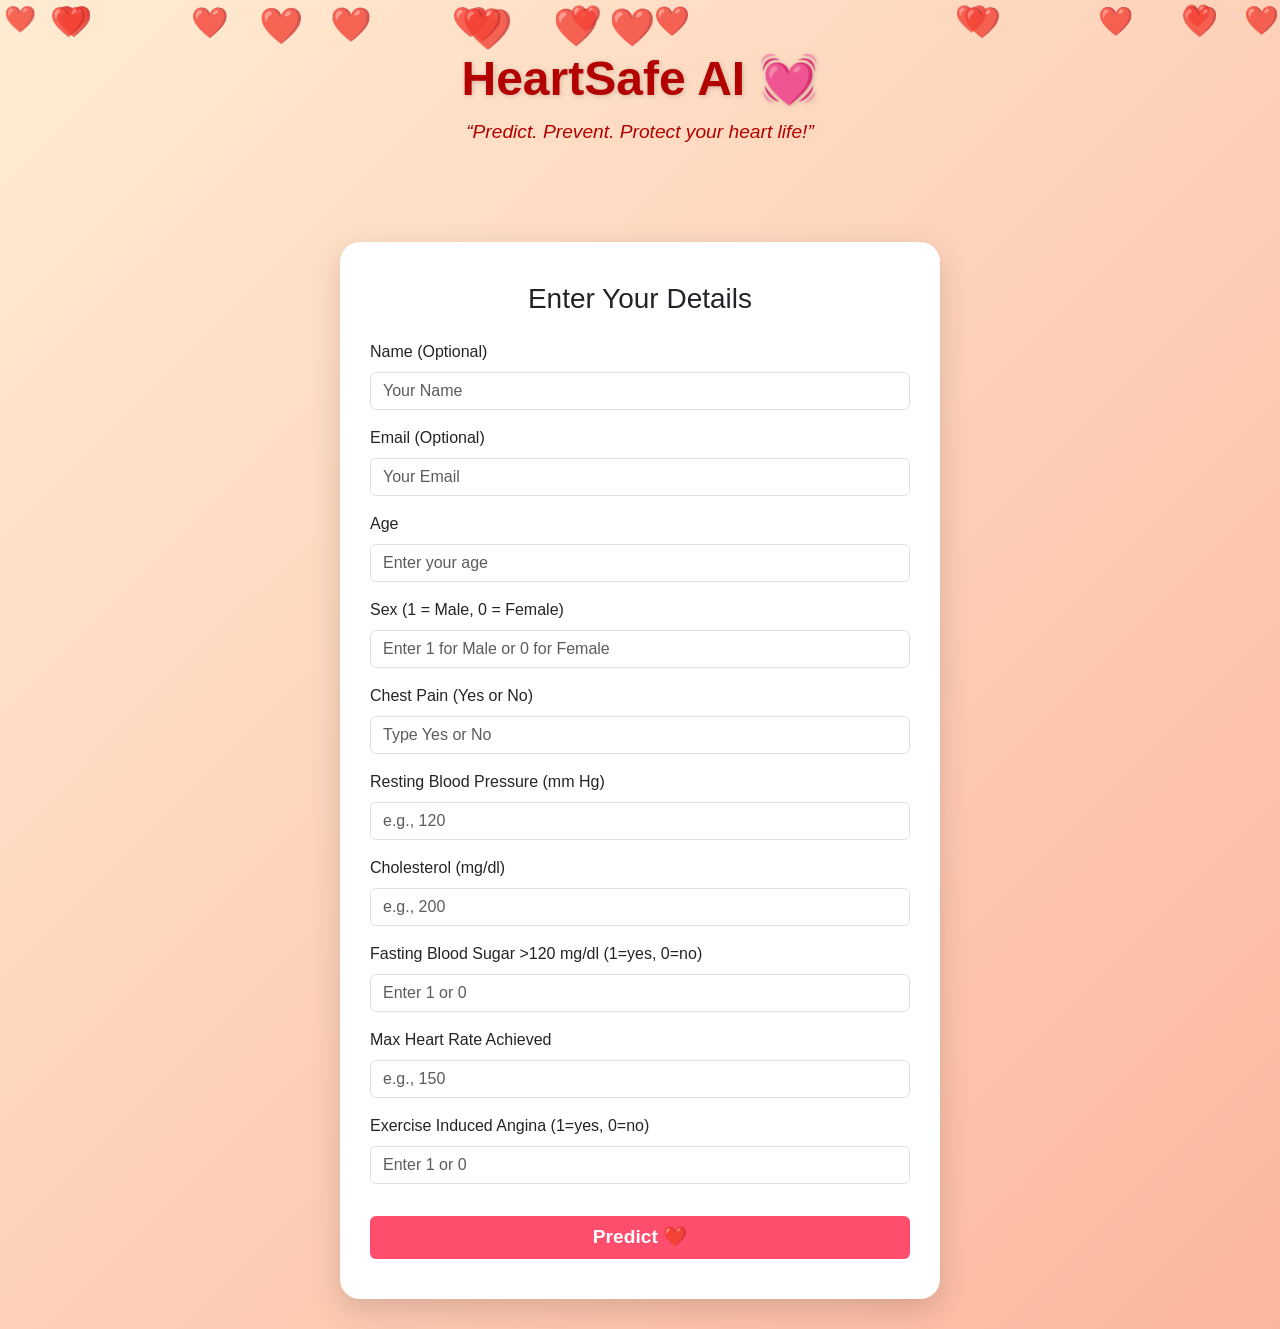
==== templates/index.html @ 6b214a12 "Initial commit - HeartSafe AI" ====
<!DOCTYPE html>
<html lang="en">
<head>
  <meta charset="UTF-8">
  <meta name="viewport" content="width=device-width, initial-scale=1.0">
  <title>HeartSafe AI 💓</title>
  <link href="https://cdn.jsdelivr.net/npm/bootstrap@5.3.0/dist/css/bootstrap.min.css" rel="stylesheet">
  <style>
    body {
      margin: 0;
      font-family: 'Arial', sans-serif;
      background: linear-gradient(135deg, #ffecd2, #fcb69f);
      overflow-x: hidden;
    }

    .hero {
      text-align: center;
      padding: 50px 20px;
      color: #b30000;
    }

    .hero h1 {
      font-size: 3rem;
      font-weight: bold;
      text-shadow: 1px 1px 5px rgba(0,0,0,0.2);
    }

    .hero p {
      font-size: 1.2rem;
      font-style: italic;
      margin-top: 10px;
    }

    .form-container {
      background: #fff;
      padding: 40px 30px;
      border-radius: 20px;
      box-shadow: 0 10px 30px rgba(0,0,0,0.15);
      max-width: 600px;
      margin: 30px auto;
      position: relative;
      z-index: 1;
    }

    .btn-predict {
      background: #ff4d6d;
      color: white;
      font-size: 1.2rem;
      font-weight: bold;
      transition: all 0.3s ease;
    }

    .btn-predict:hover {
      transform: scale(1.05);
      box-shadow: 0 5px 15px rgba(0,0,0,0.2);
    }

    /* Floating hearts animation */
    .heart-float {
      position: absolute;
      font-size: 20px;
      animation: floatUp 6s linear infinite;
      opacity: 0.8;
    }

    @keyframes floatUp {
      0% { transform: translateY(100vh) rotate(0deg); opacity:0.5; }
      50% { opacity: 1; }
      100% { transform: translateY(-20vh) rotate(360deg); opacity:0; }
    }

    .heart-red { color: #ff4d6d; }
    .heart-pink { color: #ff85a2; }
    .heart-light { color: #ffc0cb; }
  </style>
</head>
<body>

  <!-- Floating Hearts -->
  <div id="hearts-container"></div>

  <div class="hero">
    <h1>HeartSafe AI 💓</h1>
    <p>“Predict. Prevent. Protect your heart life!”</p>
  </div>

  <div class="form-container">
    <h3 class="text-center mb-4">Enter Your Details</h3>
    <form action="/predict" method="POST">
      
      <div class="mb-3">
        <label class="form-label">Name (Optional)</label>
        <input type="text" class="form-control" name="Name" placeholder="Your Name">
      </div>

      <div class="mb-3">
        <label class="form-label">Email (Optional)</label>
        <input type="email" class="form-control" name="Email" placeholder="Your Email">
      </div>

      <div class="mb-3">
        <label class="form-label">Age</label>
        <input type="number" class="form-control" name="age" placeholder="Enter your age" required>
      </div>

      <div class="mb-3">
        <label class="form-label">Sex (1 = Male, 0 = Female)</label>
        <input type="number" class="form-control" name="sex" placeholder="Enter 1 for Male or 0 for Female" required>
      </div>

      <div class="mb-3">
        <label class="form-label">Chest Pain (Yes or No)</label>
        <input type="text" class="form-control" name="cp" placeholder="Type Yes or No" required>
      </div>

      <div class="mb-3">
        <label class="form-label">Resting Blood Pressure (mm Hg)</label>
        <input type="number" class="form-control" name="trestbps" placeholder="e.g., 120" required>
      </div>

      <div class="mb-3">
        <label class="form-label">Cholesterol (mg/dl)</label>
        <input type="number" class="form-control" name="chol" placeholder="e.g., 200" required>
      </div>

      <div class="mb-3">
        <label class="form-label">Fasting Blood Sugar >120 mg/dl (1=yes, 0=no)</label>
        <input type="number" class="form-control" name="fbs" placeholder="Enter 1 or 0" required>
      </div>

      <div class="mb-3">
        <label class="form-label">Max Heart Rate Achieved</label>
        <input type="number" class="form-control" name="thalach" placeholder="e.g., 150" required>
      </div>

      <div class="mb-3">
        <label class="form-label">Exercise Induced Angina (1=yes, 0=no)</label>
        <input type="number" class="form-control" name="exang" placeholder="Enter 1 or 0" required>
      </div>

      <button type="submit" class="btn btn-predict w-100 mt-3">Predict ❤️</button>
    </form>
  </div>

  <!-- Floating Hearts Script -->
  <script>
    const colors = ['heart-red','heart-pink','heart-light'];
    for(let i=0;i<20;i++){
      const heart = document.createElement('div');
      heart.classList.add('heart-float');
      heart.classList.add(colors[Math.floor(Math.random()*colors.length)]);
      heart.style.left = Math.random()*100+'vw';
      heart.style.fontSize = (Math.random()*20 + 20)+'px';
      heart.textContent = '❤️';
      heart.style.animationDuration = (Math.random()*5 + 5)+'s';
      document.getElementById('hearts-container').appendChild(heart);
    }
  </script>

</body>
</html>
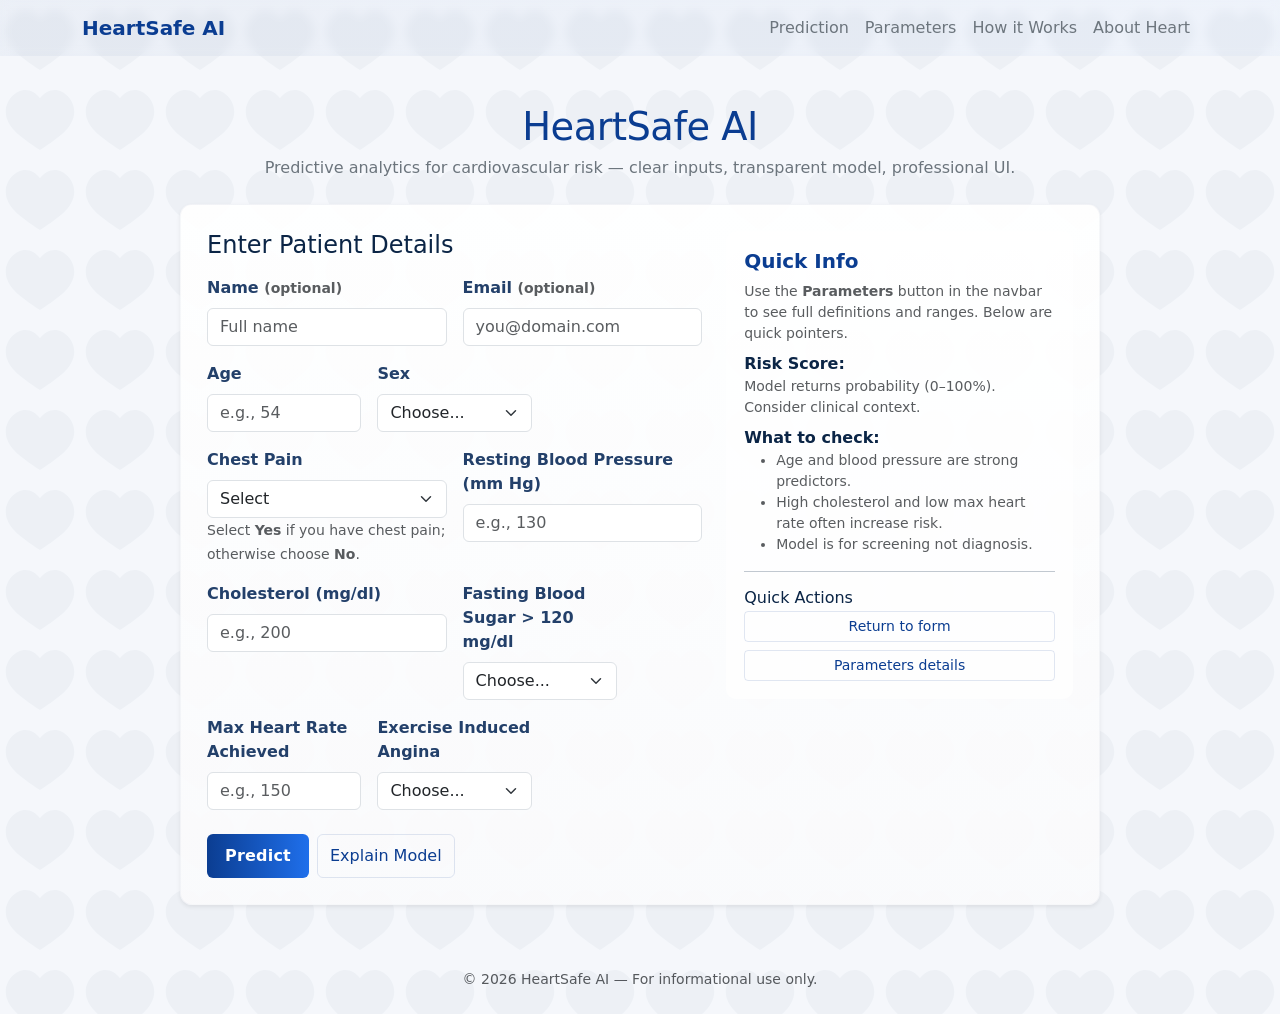
==== commit d96622ae: "Update index.html" ====
--- a/templates/index.html
+++ b/templates/index.html
@@ -1,160 +1,443 @@
 <!DOCTYPE html>
 <html lang="en">
 <head>
-  <meta charset="UTF-8">
-  <meta name="viewport" content="width=device-width, initial-scale=1.0">
-  <title>HeartSafe AI 💓</title>
+<link rel="stylesheet" href="{{ url_for('static', filename='style.css') }}">
+
+  <meta charset="UTF-8" />
+  <meta name="viewport" content="width=device-width, initial-scale=1.0"/>
+  <title>HeartSafe AI </title>
+
+  <!-- Bootstrap CSS -->
   <link href="https://cdn.jsdelivr.net/npm/bootstrap@5.3.0/dist/css/bootstrap.min.css" rel="stylesheet">
+
   <style>
-    body {
-      margin: 0;
-      font-family: 'Arial', sans-serif;
-      background: linear-gradient(135deg, #ffecd2, #fcb69f);
-      overflow-x: hidden;
-    }
-
+    /* ---------- Color & typography ---------- */
+    :root{
+      --primary:#0b3d91;        /* deep blue */
+      --accent:#1f6feb;         /* lighter blue for hover/cta */
+      --muted:#6c757d;         /* muted text */
+      --card-bg: #ffffff;
+      --glass: rgba(255,255,255,0.75);
+    }
+    body{
+      margin:0;
+      font-family: "Inter", system-ui, -apple-system, "Helvetica Neue", Arial;
+      color:#0b2546;
+      background-color:#f5f7fb;
+      /* subtle heart-pattern background using inline svg as data URI (low contrast) */
+      background-image:
+        url("data:image/svg+xml,%3Csvg xmlns='http://www.w3.org/2000/svg' width='80' height='80' viewBox='0 0 24 24'%3E%3Cpath fill='%230c2748' fill-opacity='0.03' d='M12 21s-7.5-4.65-9-7.5C-0.5 8.15 4 3 7.5 3c1.85 0 3.4 1.05 4.5 2.5C13.1 4.05 14.65 3 16.5 3 20 3 24.5 8.15 21 13.5 19.5 16.35 12 21 12 21z'/%3E%3C/svg%3E");
+      background-repeat: repeat;
+    }
+
+    /* ---------- NAVBAR ---------- */
+    .navbar {
+      background: linear-gradient(90deg, rgba(11,61,145,0.04), rgba(31,111,235,0.03));
+      backdrop-filter: blur(4px);
+    }
+    .navbar-brand {
+      font-weight: 700;
+      color: var(--primary) !important;
+    }
+    .nav-link {
+      color: var(--muted) !important;
+      transition: color .18s ease, transform .15s ease;
+    }
+    .nav-link:hover {
+      color: var(--primary) !important;
+      transform: translateY(-2px);
+    }
+
+    /* ---------- HERO / LAYOUT ---------- */
     .hero {
+      padding: 48px 18px;
       text-align: center;
-      padding: 50px 20px;
-      color: #b30000;
-    }
-
+      color: var(--primary);
+    }
     .hero h1 {
-      font-size: 3rem;
-      font-weight: bold;
-      text-shadow: 1px 1px 5px rgba(0,0,0,0.2);
-    }
-
+      font-size: 2.4rem;
+      margin-bottom: 6px;
+      letter-spacing: -0.5px;
+    }
     .hero p {
-      font-size: 1.2rem;
-      font-style: italic;
-      margin-top: 10px;
-    }
-
-    .form-container {
-      background: #fff;
-      padding: 40px 30px;
-      border-radius: 20px;
-      box-shadow: 0 10px 30px rgba(0,0,0,0.15);
-      max-width: 600px;
-      margin: 30px auto;
-      position: relative;
-      z-index: 1;
-    }
-
-    .btn-predict {
-      background: #ff4d6d;
-      color: white;
-      font-size: 1.2rem;
-      font-weight: bold;
-      transition: all 0.3s ease;
-    }
-
-    .btn-predict:hover {
-      transform: scale(1.05);
-      box-shadow: 0 5px 15px rgba(0,0,0,0.2);
-    }
-
-    /* Floating hearts animation */
-    .heart-float {
-      position: absolute;
-      font-size: 20px;
-      animation: floatUp 6s linear infinite;
-      opacity: 0.8;
-    }
-
-    @keyframes floatUp {
-      0% { transform: translateY(100vh) rotate(0deg); opacity:0.5; }
-      50% { opacity: 1; }
-      100% { transform: translateY(-20vh) rotate(360deg); opacity:0; }
-    }
-
-    .heart-red { color: #ff4d6d; }
-    .heart-pink { color: #ff85a2; }
-    .heart-light { color: #ffc0cb; }
+      color: var(--muted);
+      margin-bottom: 0;
+    }
+
+    /* ---------- CENTER CARD ---------- */
+    .form-card {
+      max-width: 920px;
+      margin: -24px auto 40px;
+      padding: 26px;
+      border-radius: 12px;
+      background: linear-gradient(180deg, rgba(255,255,255,0.9), rgba(250,250,252,0.9));
+      box-shadow: 0 8px 28px rgba(11,37,80,0.07);
+      border: 1px solid rgba(13,46,95,0.03);
+    }
+
+    /* ---------- FORM & CTAs ---------- */
+    .form-label { font-weight:600; color:#23406a; }
+    .form-control:focus {
+      border-color: var(--accent);
+      box-shadow: 0 0 0 0.08rem rgba(31,111,235,0.12);
+    }
+    .btn-primary.custom {
+      background: linear-gradient(90deg,var(--primary),var(--accent));
+      border:0;
+      font-weight:700;
+      padding: 10px 18px;
+      transition: transform .12s ease, box-shadow .12s ease;
+      letter-spacing: .2px;
+    }
+    .btn-primary.custom:hover {
+      transform: translateY(-3px);
+      box-shadow: 0 10px 30px rgba(31,111,235,0.12);
+    }
+
+    .btn-outline-info {
+      color: var(--primary);
+      border-color: rgba(11,61,145,0.12);
+    }
+    .btn-outline-info:hover {
+      background: rgba(11,61,145,0.04);
+      border-color: rgba(11,61,145,0.2);
+    }
+
+    /* ---------- INFO COLUMN ---------- */
+    .info-panel { background: var(--glass); border-radius:10px; padding:18px; }
+    .info-title { font-weight:700; color:var(--primary); }
+
+    /* ---------- small interactions ---------- */
+    .param-row:hover { transform: translateX(4px); }
+    .param-row { transition: transform .14s ease, box-shadow .14s ease; }
+
+    /* ---------- responsiveness ---------- */
+    @media (max-width: 768px){
+      .hero h1 { font-size: 1.6rem; }
+      .form-card { margin: 14px 12px; padding:18px; }
+    }
   </style>
 </head>
 <body>
 
-  <!-- Floating Hearts -->
-  <div id="hearts-container"></div>
-
-  <div class="hero">
-    <h1>HeartSafe AI 💓</h1>
-    <p>“Predict. Prevent. Protect your heart life!”</p>
+  <!-- NAVBAR -->
+  <nav class="navbar navbar-expand-lg">
+    <div class="container">
+      <a class="navbar-brand" href="#">HeartSafe AI</a>
+      <button class="navbar-toggler" type="button" data-bs-toggle="collapse"
+              data-bs-target="#navMenu" aria-controls="navMenu" aria-expanded="false"
+              aria-label="Toggle navigation">
+        <span class="navbar-toggler-icon"></span>
+      </button>
+
+      <div class="collapse navbar-collapse" id="navMenu">
+        <ul class="navbar-nav ms-auto align-items-center">
+          <li class="nav-item">
+            <a class="nav-link active" href="#prediction-section">Prediction</a>
+          </li>
+          <li class="nav-item">
+            <a class="nav-link" href="#" data-bs-toggle="modal" data-bs-target="#paramsModal">Parameters</a>
+          </li>
+          <li class="nav-item">
+            <a class="nav-link" href="#" data-bs-toggle="modal" data-bs-target="#howModal">How it Works</a>
+          </li>
+          <li class="nav-item">
+            <a class="nav-link" href="#" data-bs-toggle="modal" data-bs-target="#aboutModal">About Heart</a>
+          </li>
+        </ul>
+      </div>
+    </div>
+  </nav>
+
+  <!-- HERO -->
+  <header class="hero">
+    <h1>HeartSafe AI</h1>
+    <p>Predictive analytics for cardiovascular risk — clear inputs, transparent model, professional UI.</p>
+  </header>
+
+  <!-- MAIN CARD: Form + Info -->
+  <main class="container">
+    <div class="form-card shadow-sm">
+      <div class="row gx-4 align-items-start">
+        <!-- LEFT: FORM -->
+        <div class="col-lg-7">
+          <h4 class="mb-3">Enter Patient Details</h4>
+
+          <!-- Note: keep form names consistent with your backend -->
+          <form id="predictForm" action="/predict" method="POST" novalidate>
+            <div class="row g-3">
+              <div class="col-md-6">
+                <label class="form-label">Name <small class="text-muted">(optional)</small></label>
+                <input type="text" class="form-control" name="Name" placeholder="Full name">
+              </div>
+
+              <div class="col-md-6">
+                <label class="form-label">Email <small class="text-muted">(optional)</small></label>
+                <input type="email" class="form-control" name="Email" placeholder="you@domain.com">
+              </div>
+
+              <div class="col-md-4">
+                <label class="form-label">Age</label>
+                <input required min="1" max="120" type="number" class="form-control" name="age" id="age" placeholder="e.g., 54">
+              </div>
+
+              <div class="col-md-4">
+                <label class="form-label">Sex</label>
+                <select class="form-select" name="sex" required>
+                  <option value="">Choose...</option>
+                  <option value="1">Male</option>
+                  <option value="0">Female</option>
+                </select>
+              </div>
+
+             <!-- Chest Pain -->
+<div class="col-md-6">
+  <label for="cp" class="form-label">Chest Pain</label>
+  <select class="form-select" id="cp" name="cp" required>
+    <option value="" disabled selected>Select</option>
+    <option value="yes">Yes</option>
+    <option value="no">No</option>
+  </select>
+  <small class="text-muted">Select <strong>Yes</strong> if you have chest pain; otherwise choose <strong>No</strong>.</small>
+</div>
+
+
+              <div class="col-md-6">
+                <label class="form-label">Resting Blood Pressure (mm Hg)</label>
+                <input required type="number" min="50" max="300" class="form-control" name="trestbps" placeholder="e.g., 130">
+              </div>
+
+              <div class="col-md-6">
+                <label class="form-label">Cholesterol (mg/dl)</label>
+                <input required type="number" min="50" max="600" class="form-control" name="chol" placeholder="e.g., 200">
+              </div>
+
+              <div class="col-md-4">
+                <label class="form-label">Fasting Blood Sugar &gt; 120 mg/dl</label>
+                <select class="form-select" name="fbs" required>
+                  <option value="">Choose...</option>
+                  <option value="1">Yes</option>
+                  <option value="0">No</option>
+                </select>
+              </div>
+
+              <div class="col-md-4">
+                <label class="form-label">Max Heart Rate Achieved</label>
+                <input required type="number" name="thalach" min="60" max="260" class="form-control" placeholder="e.g., 150">
+              </div>
+
+              <div class="col-md-4">
+                <label class="form-label">Exercise Induced Angina</label>
+                <select class="form-select" name="exang" required>
+                  <option value="">Choose...</option>
+                  <option value="1">Yes</option>
+                  <option value="0">No</option>
+                </select>
+              </div>
+            </div>
+
+            <div class="d-flex gap-2 mt-4">
+              <button id="predictBtn" type="submit" class="btn btn-primary custom">Predict</button>
+              <button type="button" id="explainBtn" class="btn btn-outline-info" data-bs-toggle="modal" data-bs-target="#howModal">Explain Model</button>
+            </div>
+          </form>
+        </div>
+
+        <!-- RIGHT: Info/explanations -->
+        <div class="col-lg-5">
+          <div class="info-panel">
+            <h5 class="info-title">Quick Info</h5>
+            <p class="mb-2 text-muted small">Use the <strong>Parameters</strong> button in the navbar to see full definitions and ranges. Below are quick pointers.</p>
+
+            <div class="mb-2 param-row">
+              <strong>Risk Score:</strong>
+              <div class="small text-muted">Model returns probability (0–100%). Consider clinical context.</div>
+            </div>
+
+            <div class="mb-2 param-row">
+              <strong>What to check:</strong>
+              <ul class="small text-muted mb-0">
+                <li>Age and blood pressure are strong predictors.</li>
+                <li>High cholesterol and low max heart rate often increase risk.</li>
+                <li>Model is for screening not diagnosis.</li>
+              </ul>
+            </div>
+
+            <hr/>
+
+            <h6 class="mb-1">Quick Actions</h6>
+            <div class="d-grid gap-2">
+              <a href="#prediction-section" class="btn btn-sm btn-outline-info">Return to form</a>
+              <button class="btn btn-sm btn-outline-info" data-bs-toggle="modal" data-bs-target="#paramsModal">Parameters details</button>
+            </div>
+          </div>
+        </div>
+      </div> <!-- row -->
+    </div> <!-- card -->
+  </main>
+
+  <!-- FOOTER -->
+  <footer class="text-center py-4 small text-muted">
+    © <span id="year"></span> HeartSafe AI — For informational use only.
+  </footer>
+
+  <!-- ---------- MODALS ---------- -->
+
+  <!-- Parameters Modal -->
+  <div class="modal fade" id="paramsModal" tabindex="-1" aria-hidden="true">
+    <div class="modal-dialog modal-lg modal-dialog-scrollable">
+      <div class="modal-content">
+        <div class="modal-header">
+          <h5 class="modal-title">Parameters — definitions & expected values</h5>
+          <button type="button" class="btn-close" data-bs-dismiss="modal" aria-label="Close"></button>
+        </div>
+        <div class="modal-body">
+          <p class="text-muted">Below are concise explanations of each input used by the model. Use these to ensure consistent data collection.</p>
+
+          <div class="mb-3">
+            <h6>Age</h6>
+            <p class="small text-muted">Patient age in years. Typical adult range: 18–100. Higher age correlates with increased risk.</p>
+          </div>
+
+          <div class="mb-3">
+            <h6>Sex</h6>
+            <p class="small text-muted">Binary: 1 = Male, 0 = Female. 
+          </div>
+
+          <div class="mb-3">
+            <h6>Chest Pain (cp)</h6>
+            <p class="small text-muted">
+              Categorical (common encoding used in cardiac datasets):
+              <ul class="small text-muted">
+                <li><strong>Yes</strong> — Have Pain</li>
+                <li><strong>No</strong> — Don't have pain</li>
+                
+              </ul>
+            </p>
+          </div>
+
+          <div class="mb-3">
+            <h6>Resting Blood Pressure (trestbps)</h6>
+            <p class="small text-muted">Measured in mm Hg. Use clinic resting value. Typical adult values: 90–180. Outliers should be validated.</p>
+          </div>
+
+          <div class="mb-3">
+            <h6>Cholesterol (chol)</h6>
+            <p class="small text-muted">Serum cholesterol in mg/dl. Fasting lipid panel preferred. Abnormally high readings should be checked.</p>
+          </div>
+
+          <div class="mb-3">
+            <h6>Fasting Blood Sugar (fbs)</h6>
+            <p class="small text-muted">Binary: 1 if fasting blood sugar &gt; 120 mg/dl, else 0. Proxy for baseline glycemic status.</p>
+          </div>
+
+          <div class="mb-3">
+            <h6>Max Heart Rate Achieved (thalach)</h6>
+            <p class="small text-muted">Maximum heart rate recorded during exercise testing or self-reported exertion. Lower values can reflect impaired cardiac reserve.</p>
+          </div>
+
+          <div class="mb-3">
+            <h6>Exercise Induced Angina (exang)</h6>
+            <p class="small text-muted">Binary: 1 = yes (angina triggered by exercise), 0 = no.</p>
+          </div>
+
+          <hr/>
+          <p class="small text-muted mb-0"><strong>Note:</strong> Ensure numeric fields are sent as numbers (not strings). Keep the same field names when calling the backend.</p>
+        </div>
+        <div class="modal-footer">
+          <button class="btn btn-secondary" data-bs-dismiss="modal">Close</button>
+        </div>
+      </div>
+    </div>
   </div>
 
-  <div class="form-container">
-    <h3 class="text-center mb-4">Enter Your Details</h3>
-    <form action="/predict" method="POST">
-      
-      <div class="mb-3">
-        <label class="form-label">Name (Optional)</label>
-        <input type="text" class="form-control" name="Name" placeholder="Your Name">
+  <!-- How it Works Modal -->
+  <div class="modal fade" id="howModal" tabindex="-1" aria-hidden="true">
+    <div class="modal-dialog modal-lg modal-dialog-scrollable">
+      <div class="modal-content">
+        <div class="modal-header">
+          <h5 class="modal-title">How the Model Works</h5>
+          <button type="button" class="btn-close" data-bs-dismiss="modal" aria-label="Close"></button>
+        </div>
+        <div class="modal-body">
+          <h6>Model overview</h6>
+          <p class="small text-muted">The model is a supervised classifier trained on clinical features to estimate the probability of significant coronary disease. It outputs a risk probability (0–1) which we display as a percentage.</p>
+
+          <h6>Preprocessing</h6>
+          <ol class="small text-muted">
+            <li>Validate and impute missing values (prefer no missing values).</li>
+            <li>Standardize numeric features (mean-variance scaling) using the same scaler as used in training.</li>
+            <li>Encode categorical fields consistently (e.g., cp mapping shown earlier).</li>
+          </ol>
+
+          <h6>Model outputs</h6>
+          <p class="small text-muted">Primary output: probability of heart disease. Also provide a short textual interpretation:</p>
+          <ul class="small text-muted">
+            <li>&lt;10% — Low risk (screening)</li>
+            <li>10–30% — Moderate risk (consider further evaluation)</li>
+            <li>&gt;30% — High risk (refer for clinical workup)</li>
+          </ul>
+
+          <h6>Explainability</h6>
+          <p class="small text-muted">For production, include local explanations (SHAP or LIME) so the clinician can see which features drove the prediction. Add confidence intervals when possible.</p>
+
+          <h6>Safety note</h6>
+          <p class="small text-muted">This tool is for informational/screening use only and is not a substitute for clinical judgement.</p>
+        </div>
+        <div class="modal-footer">
+          <button class="btn btn-secondary" data-bs-dismiss="modal">Close</button>
+        </div>
       </div>
-
-      <div class="mb-3">
-        <label class="form-label">Email (Optional)</label>
-        <input type="email" class="form-control" name="Email" placeholder="Your Email">
+    </div>
+  </div>
+
+  <!-- About Heart Modal -->
+  <div class="modal fade" id="aboutModal" tabindex="-1" aria-hidden="true">
+    <div class="modal-dialog modal-lg modal-dialog-scrollable">
+      <div class="modal-content">
+        <div class="modal-header">
+          <h5 class="modal-title">About the Heart — short primer</h5>
+          <button type="button" class="btn-close" data-bs-dismiss="modal" aria-label="Close"></button>
+        </div>
+        <div class="modal-body small text-muted">
+          <p><strong>What is the heart?</strong> The heart is a muscular organ that pumps blood through the body. Coronary arteries supply the heart muscle. When these arteries narrow, blood flow can be reduced leading to ischemia and chest pain.</p>
+
+          <p><strong>Common risk factors:</strong> Age, male sex, hypertension, hypercholesterolemia, smoking, diabetes, family history.</p>
+
+          <p><strong>Symptoms that matter:</strong> chest pain, breathlessness, syncope, palpitations. But some patients (especially diabetics) may have atypical or no chest pain (silent ischemia).</p>
+
+          <p><strong>Clinical tests:</strong> ECG, exercise stress test, echocardiography, coronary CT/MRI, and invasive coronary angiography for diagnosis.</p>
+        </div>
+        <div class="modal-footer">
+          <button class="btn btn-secondary" data-bs-dismiss="modal">Close</button>
+        </div>
       </div>
-
-      <div class="mb-3">
-        <label class="form-label">Age</label>
-        <input type="number" class="form-control" name="age" placeholder="Enter your age" required>
-      </div>
-
-      <div class="mb-3">
-        <label class="form-label">Sex (1 = Male, 0 = Female)</label>
-        <input type="number" class="form-control" name="sex" placeholder="Enter 1 for Male or 0 for Female" required>
-      </div>
-
-      <div class="mb-3">
-        <label class="form-label">Chest Pain (Yes or No)</label>
-        <input type="text" class="form-control" name="cp" placeholder="Type Yes or No" required>
-      </div>
-
-      <div class="mb-3">
-        <label class="form-label">Resting Blood Pressure (mm Hg)</label>
-        <input type="number" class="form-control" name="trestbps" placeholder="e.g., 120" required>
-      </div>
-
-      <div class="mb-3">
-        <label class="form-label">Cholesterol (mg/dl)</label>
-        <input type="number" class="form-control" name="chol" placeholder="e.g., 200" required>
-      </div>
-
-      <div class="mb-3">
-        <label class="form-label">Fasting Blood Sugar >120 mg/dl (1=yes, 0=no)</label>
-        <input type="number" class="form-control" name="fbs" placeholder="Enter 1 or 0" required>
-      </div>
-
-      <div class="mb-3">
-        <label class="form-label">Max Heart Rate Achieved</label>
-        <input type="number" class="form-control" name="thalach" placeholder="e.g., 150" required>
-      </div>
-
-      <div class="mb-3">
-        <label class="form-label">Exercise Induced Angina (1=yes, 0=no)</label>
-        <input type="number" class="form-control" name="exang" placeholder="Enter 1 or 0" required>
-      </div>
-
-      <button type="submit" class="btn btn-predict w-100 mt-3">Predict ❤️</button>
-    </form>
+    </div>
   </div>
 
-  <!-- Floating Hearts Script -->
+  <!-- bootstrap js -->
+  <script src="https://cdn.jsdelivr.net/npm/bootstrap@5.3.0/dist/js/bootstrap.bundle.min.js"></script>
+
+  <!-- small JS: timestamp footer, simple front-end validation & guidance -->
   <script>
-    const colors = ['heart-red','heart-pink','heart-light'];
-    for(let i=0;i<20;i++){
-      const heart = document.createElement('div');
-      heart.classList.add('heart-float');
-      heart.classList.add(colors[Math.floor(Math.random()*colors.length)]);
-      heart.style.left = Math.random()*100+'vw';
-      heart.style.fontSize = (Math.random()*20 + 20)+'px';
-      heart.textContent = '❤️';
-      heart.style.animationDuration = (Math.random()*5 + 5)+'s';
-      document.getElementById('hearts-container').appendChild(heart);
-    }
+    document.getElementById('year').textContent = new Date().getFullYear();
+
+    // small client-side validation to encourage correct types (the backend must still validate)
+    const form = document.getElementById('predictForm');
+    form.addEventListener('submit', (e) => {
+      // basic check example
+      const age = Number(form.age.value);
+      if (!age || age < 1 || age > 120) {
+        e.preventDefault();
+        alert('Please enter a valid age (1–120).');
+        return;
+      }
+      // allow form to submit to /predict (POST)
+      // Consider changing this to AJAX (fetch) to show probability without page reload.
+    });
+
+    // OPTIONAL: you can intercept the form and call a fetch() to your backend to return JSON.
+    // That implementation is shown in the "next steps" section below.
   </script>
 
 </body>
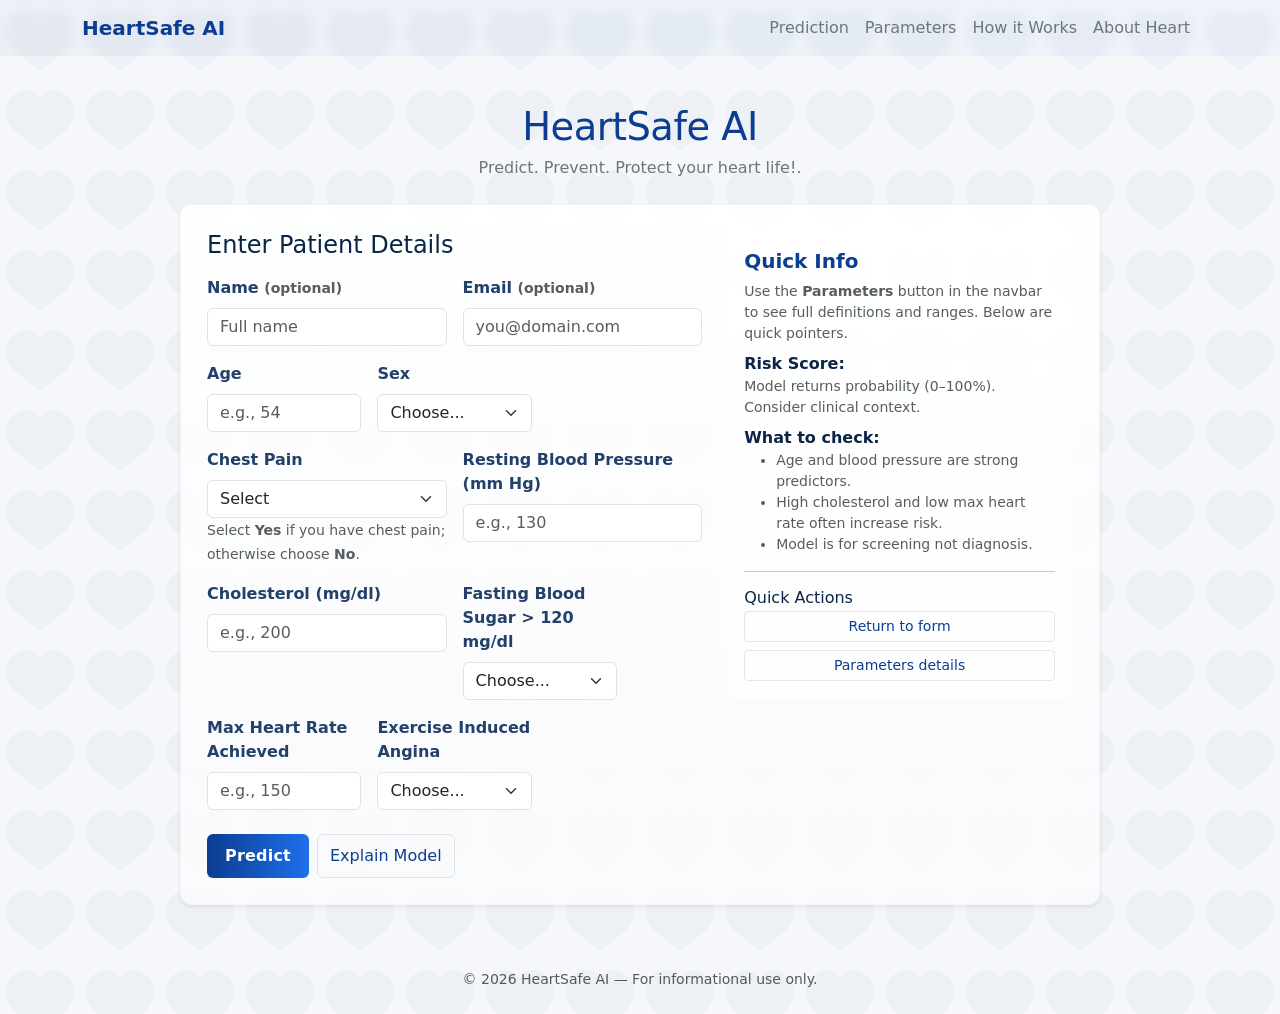
==== commit 1b8affa7: "Updated app.py, templates, and added new style.css" ====
--- a/templates/index.html
+++ b/templates/index.html
@@ -1,7 +1,6 @@
 <!DOCTYPE html>
 <html lang="en">
 <head>
-<link rel="stylesheet" href="{{ url_for('static', filename='style.css') }}">
 
   <meta charset="UTF-8" />
   <meta name="viewport" content="width=device-width, initial-scale=1.0"/>
@@ -152,7 +151,7 @@
   <!-- HERO -->
   <header class="hero">
     <h1>HeartSafe AI</h1>
-    <p>Predictive analytics for cardiovascular risk — clear inputs, transparent model, professional UI.</p>
+    <p>Predict. Prevent. Protect your heart life!.</p>
   </header>
 
   <!-- MAIN CARD: Form + Info -->
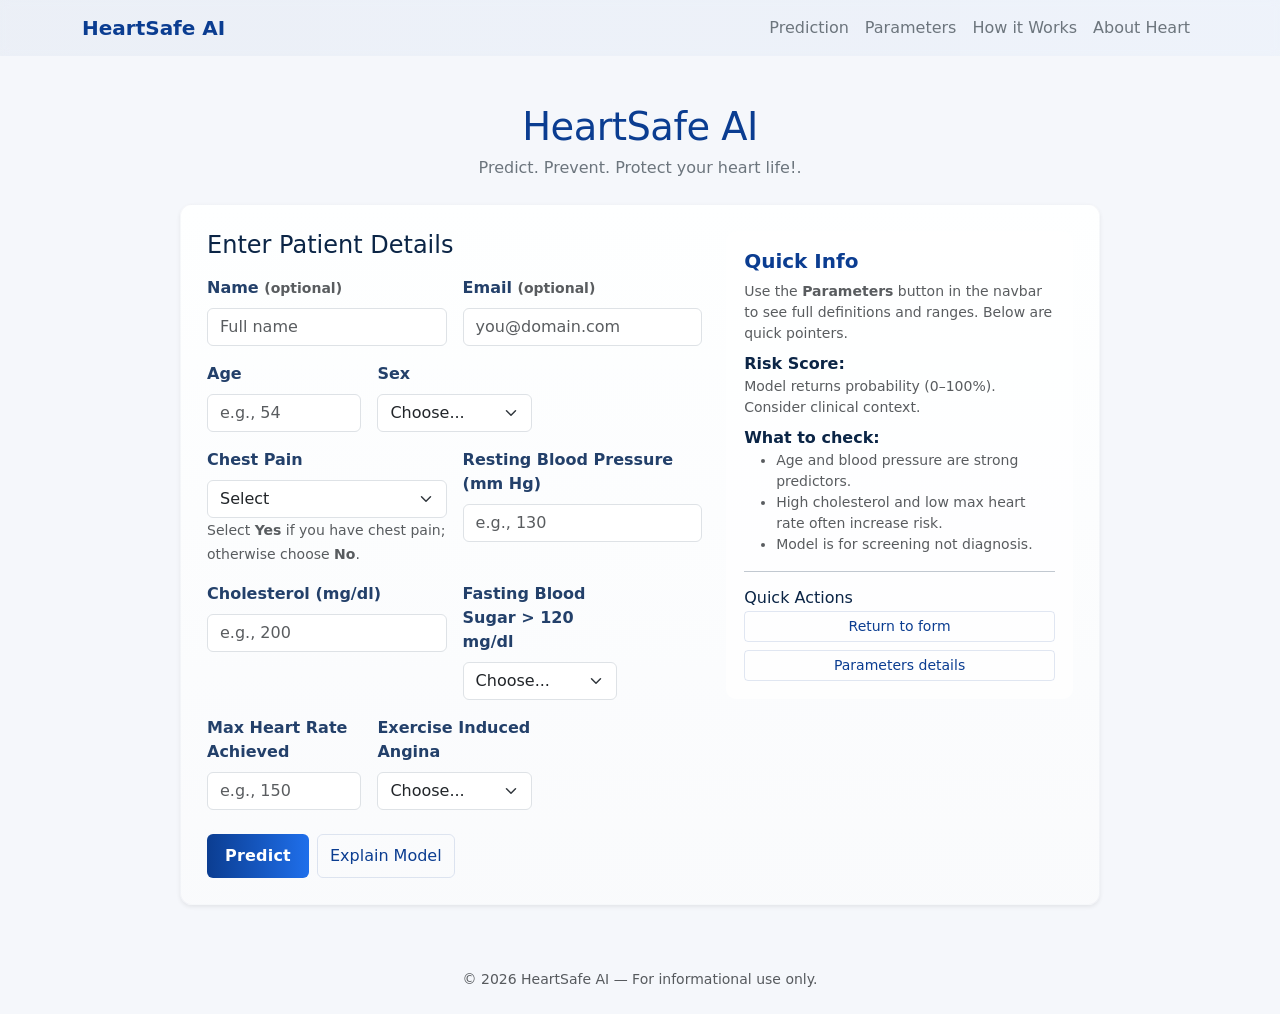
==== commit d05ccb67: "Index.html Removed subtle heart-pattern background from index.html." ====
--- a/templates/index.html
+++ b/templates/index.html
@@ -24,9 +24,7 @@
       color:#0b2546;
       background-color:#f5f7fb;
       /* subtle heart-pattern background using inline svg as data URI (low contrast) */
-      background-image:
-        url("data:image/svg+xml,%3Csvg xmlns='http://www.w3.org/2000/svg' width='80' height='80' viewBox='0 0 24 24'%3E%3Cpath fill='%230c2748' fill-opacity='0.03' d='M12 21s-7.5-4.65-9-7.5C-0.5 8.15 4 3 7.5 3c1.85 0 3.4 1.05 4.5 2.5C13.1 4.05 14.65 3 16.5 3 20 3 24.5 8.15 21 13.5 19.5 16.35 12 21 12 21z'/%3E%3C/svg%3E");
-      background-repeat: repeat;
+      
     }
 
     /* ---------- NAVBAR ---------- */
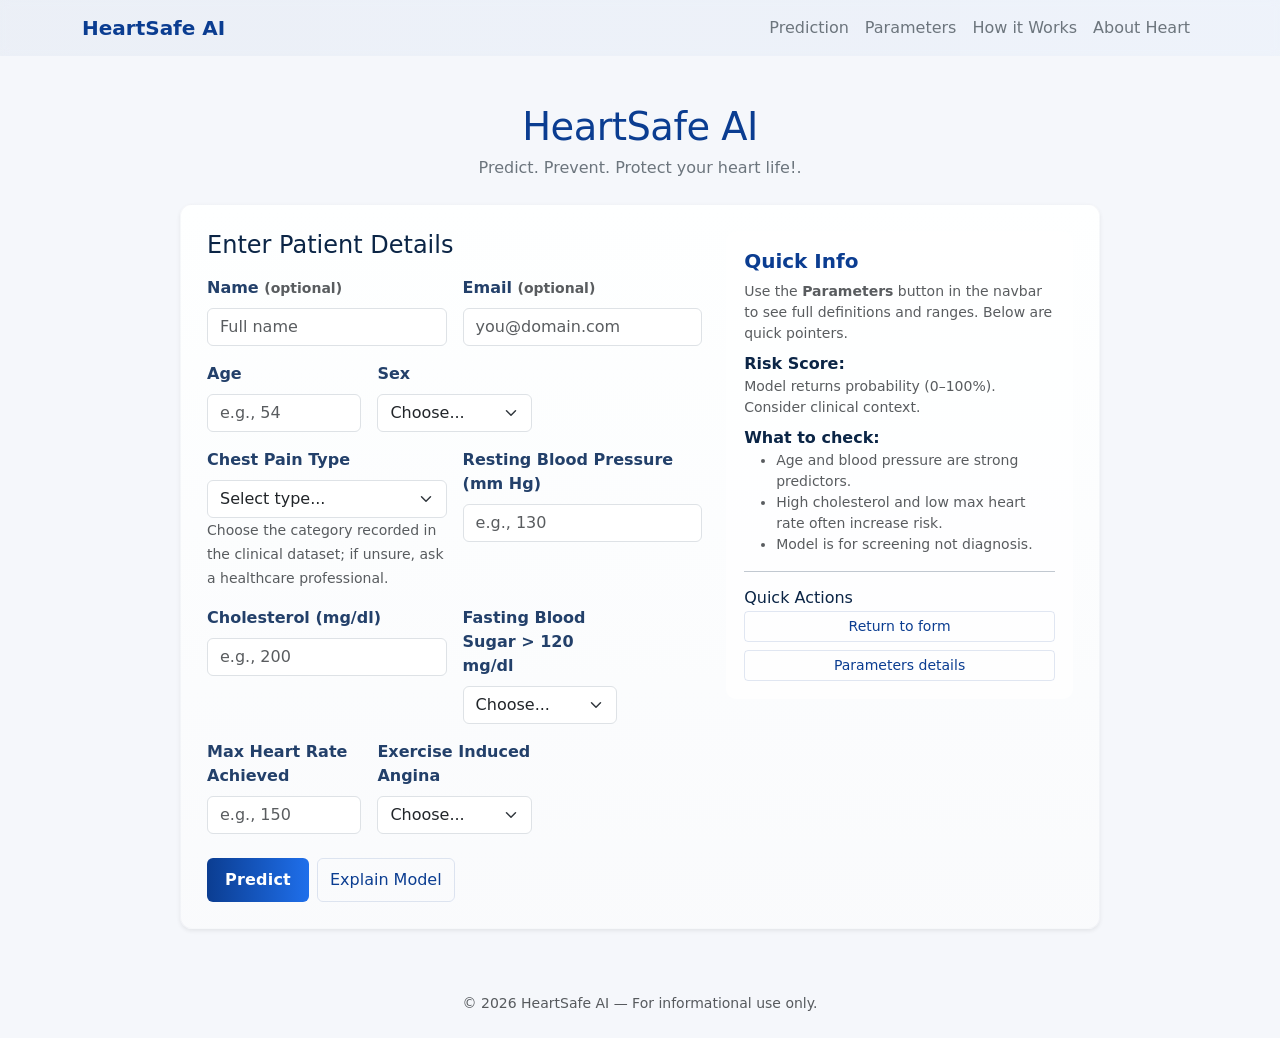
==== commit c5808eba: "Match chest-pain input to model training categories" ====
--- a/templates/index.html
+++ b/templates/index.html
@@ -187,16 +187,18 @@
                 </select>
               </div>
 
-             <!-- Chest Pain -->
-<div class="col-md-6">
-  <label for="cp" class="form-label">Chest Pain</label>
-  <select class="form-select" id="cp" name="cp" required>
-    <option value="" disabled selected>Select</option>
-    <option value="yes">Yes</option>
-    <option value="no">No</option>
-  </select>
-  <small class="text-muted">Select <strong>Yes</strong> if you have chest pain; otherwise choose <strong>No</strong>.</small>
-</div>
+              <!-- Chest-pain type uses the four-category encoding from the training dataset. -->
+              <div class="col-md-6">
+                <label for="cp" class="form-label">Chest Pain Type</label>
+                <select class="form-select" id="cp" name="cp" required>
+                  <option value="" disabled selected>Select type...</option>
+                  <option value="0">0 — Typical angina</option>
+                  <option value="1">1 — Atypical angina</option>
+                  <option value="2">2 — Non-anginal pain</option>
+                  <option value="3">3 — Asymptomatic</option>
+                </select>
+                <small class="text-muted">Choose the category recorded in the clinical dataset; if unsure, ask a healthcare professional.</small>
+              </div>
 
 
               <div class="col-md-6">
